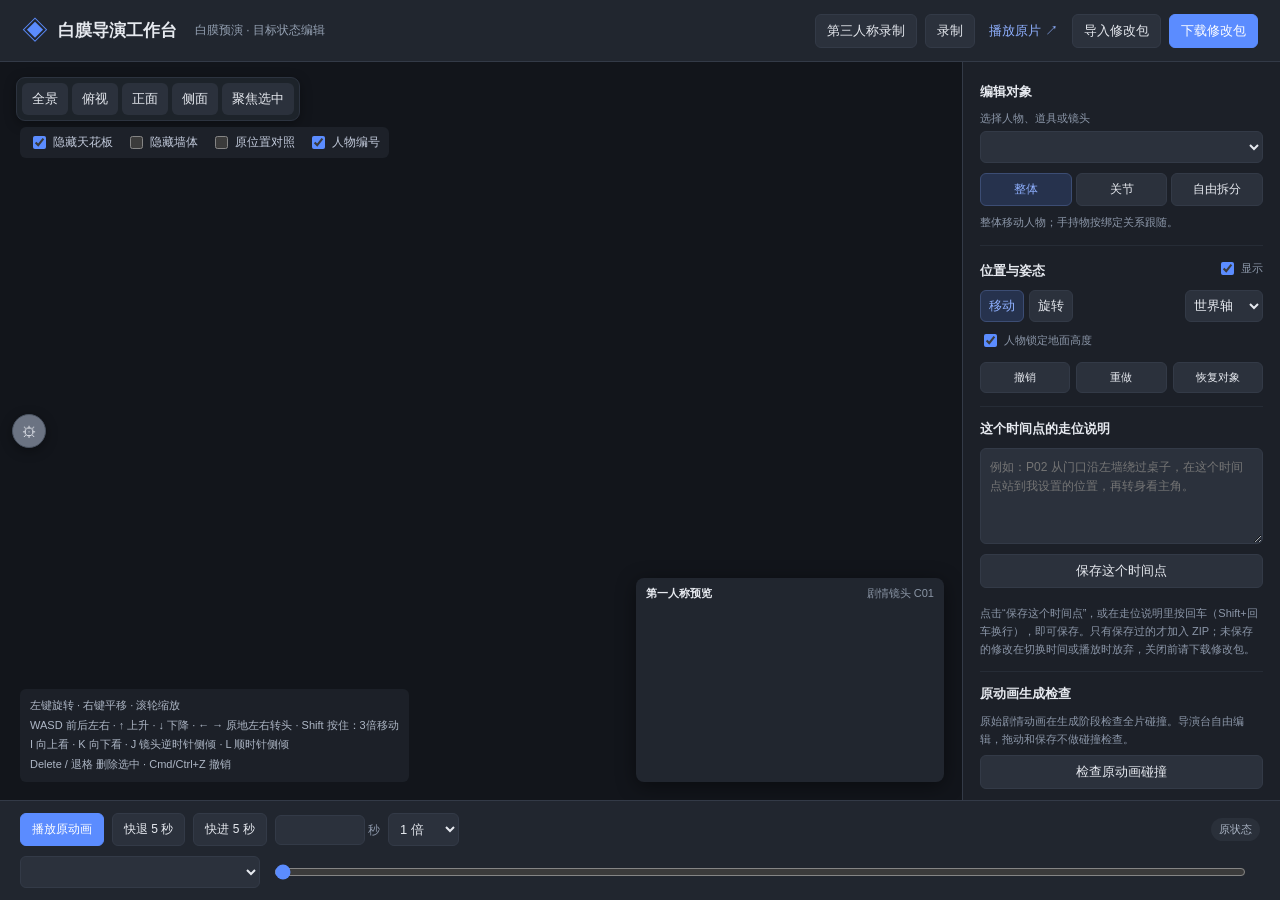
==== assets/project-template/white-model/director.html @ dd8fc04a "first" ====
<!doctype html>
<html lang="zh-CN">
<head><meta charset="utf-8"><meta name="viewport" content="width=device-width,initial-scale=1"><title>白膜导演工作台</title><link rel="stylesheet" href="director.css"></head>
<body>
<header><div><span class="brand-mark">◈</span><strong>白膜导演工作台</strong><span class="sub">白膜预演 · 目标状态编辑</span></div><nav><button id="record-observer">第三人称录制</button><button id="record">录制</button><a href="index.html" target="_blank">播放原片 ↗</a><button id="import">导入修改包</button><button id="export" class="primary">下载修改包</button></nav></header>
<main>
<section class="stage" aria-label="上帝视角工作区">
  <div id="viewport"></div>
  <div id="camera-hud" class="camera-hud">
    <button id="camera-settings-toggle" class="camera-toggle" aria-label="镜头控制设置" aria-expanded="false" title="镜头控制设置">⚙</button>
    <div id="camera-settings-panel" class="camera-panel" role="group" aria-label="镜头控制设置" hidden></div>
  </div>
  <div class="view-toolbar"><button data-view="overview">全景</button><button data-view="top">俯视</button><button data-view="front">正面</button><button data-view="side">侧面</button><button id="focus">聚焦选中</button></div>
  <div class="view-options"><label><input id="ceilings" type="checkbox" checked>隐藏天花板</label><label><input id="walls" type="checkbox">隐藏墙体</label><label><input id="ghost" type="checkbox">原位置对照</label><label><input id="labels" type="checkbox" checked>人物编号</label></div>
  <div class="view-help">左键旋转 · 右键平移 · 滚轮缩放<br>WASD 前后左右 · ↑ 上升 · ↓ 下降 · ← → 原地左右转头 · Shift 按住：3倍移动<br>I 向上看 · K 向下看 · J 镜头逆时针侧倾 · L 顺时针侧倾<br>Delete / 退格 删除选中 · Cmd/Ctrl+Z 撤销</div>
  <div class="preview"><div class="preview-title"><span id="preview-main">第一人称预览</span><span id="preview-sub">剧情镜头 C01</span></div><div id="preview-canvas"></div><div id="rec-progress" hidden><div class="rec-bar"><i id="rec-bar-fill"></i></div><span id="rec-progress-text"></span></div></div>
  <div id="status" role="status" aria-live="polite">正在载入场景…</div>
  <div id="record-screen" hidden><div id="record-canvas"></div><div class="rec-badge">● REC</div><div class="rec-meta"><span id="rec-elapsed">0.0 秒</span><span id="rec-instruction">空格或「停止」结束录像</span></div></div>
</section>
<aside>
  <section><div class="section-heading"><h2>编辑对象</h2><span id="object-count"></span></div>
    <label class="field">选择人物、道具或镜头<select id="object"></select></label>
    <div class="mode-tabs" role="group" aria-label="编辑模式"><button data-mode="whole" class="active">整体</button><button data-mode="joint">关节</button><button data-mode="free">自由拆分</button></div>
    <label class="field" id="part-field" hidden>选择部位<select id="part"></select></label>
    <p id="mode-hint" class="hint">整体移动人物；手持物按绑定关系跟随。</p>
  </section>
  <section><div class="section-heading"><h2>位置与姿态</h2><label class="small-check"><input id="visible" type="checkbox" checked>显示</label></div>
    <div class="tools"><button data-tool="translate" class="active">移动</button><button data-tool="rotate">旋转</button><select id="space" aria-label="坐标系"><option value="world">世界轴</option><option value="local">自身轴</option></select></div>
    <label class="small-check"><input id="ground" type="checkbox" checked>人物锁定地面高度</label>
    <div class="row-actions"><button id="undo">撤销</button><button id="redo">重做</button><button id="restore">恢复对象</button></div>
    <button id="reconnect" hidden>回到关节连接</button>
    <button id="unfix" hidden>取消固定</button>
  </section>
  <section id="binding-section" hidden><h2>道具绑定</h2><label class="field">跟随对象<select id="binding"></select></label><p class="hint">保持当前位置建立绑定；解除后可独立移动。</p></section>
  <section id="components-section" hidden><div class="section-heading"><h2>复制组件</h2></div>
    <div id="components" class="components"></div>
  </section>
  <section><h2>这个时间点的走位说明</h2><textarea id="note" rows="4" placeholder="例如：P02 从门口沿左墙绕过桌子，在这个时间点站到我设置的位置，再转身看主角。"></textarea>
    <button id="bookmark" class="wide">保存这个时间点</button><div id="bookmarks" class="bookmarks"></div>
    <p class="hint">点击“保存这个时间点”，或在走位说明里按回车（Shift+回车换行），即可保存。只有保存过的才加入 ZIP；未保存的修改在切换时间或播放时放弃，关闭前请下载修改包。</p>
  </section>
  <section><h2>原动画生成检查</h2><p class="hint">原始剧情动画在生成阶段检查全片碰撞。导演台自由编辑，拖动和保存不做碰撞检查。</p><button id="check-collisions" class="wide">检查原动画碰撞</button></section>
  <div id="warnings" role="status"></div>
</aside>
</main>
<footer>
  <div class="timeline-controls"><button id="play" class="primary">播放原动画</button><button id="prev" aria-label="快退5秒">快退 5 秒</button><button id="next" aria-label="快进5秒">快进 5 秒</button><label><input id="seconds" type="number" min="0" step="0.033333"> 秒</label><select id="speed" aria-label="播放速度"><option value="0.5">0.5 倍</option><option value="1" selected>1 倍</option><option value="2">2 倍</option></select><span id="time-label"></span><span id="draft-label" class="pill">原状态</span></div>
  <div class="timeline-row"><select id="scene" aria-label="跳转场景"></select><input id="timeline" type="range" min="0" step="1" value="0" aria-label="时间轴"><span id="duration-label"></span></div>
</footer>
<input id="file" type="file" accept=".zip,.json" hidden>
<script type="module" src="director.js"></script>
</body></html>
---- assets/project-template/white-model/director.css ----
:root{font-family:-apple-system,BlinkMacSystemFont,"PingFang SC","Microsoft YaHei",sans-serif;color:#e6e9ef;background:#161a21;color-scheme:dark;font-size:13px;--accent:#5b8cff;--border:#333a47}*{box-sizing:border-box}body{margin:0;height:100vh;display:flex;flex-direction:column;overflow:hidden}button,input,select,textarea{font:inherit}button,select,input,textarea{border:1px solid var(--border);border-radius:6px;background:#fff;color:inherit}button{padding:7px 11px;cursor:pointer}button:hover{background:#edf2fc;border-color:#a7bbeb}button:disabled{opacity:.45;cursor:default}.primary{background:var(--accent);color:white;border-color:var(--accent)}.primary:hover{background:#2b54b5}header{height:62px;flex-shrink:0;display:flex;align-items:center;justify-content:space-between;padding:0 22px;background:white;border-bottom:1px solid var(--border)}header>div{display:flex;align-items:center;gap:10px}header strong{font-size:17px}.brand-mark{font-size:26px;color:var(--accent)}.sub{color:#7a8799;font-size:12px;margin-left:8px}nav{display:flex;align-items:center;gap:8px}a{color:var(--accent);text-decoration:none;padding:6px}main{flex:1;display:grid;grid-template-columns:minmax(0,1fr) 318px;min-height:0}.stage{position:relative;background:#dce0e6;overflow:hidden}#viewport{position:absolute;inset:0}canvas{display:block}#viewport canvas{width:100%;height:100%;touch-action:none}.view-toolbar{position:absolute;top:15px;left:16px;display:flex;gap:4px;align-items:center;background:#ffffffed;padding:5px;border:1px solid #ffffffa6;border-radius:9px;box-shadow:0 3px 12px #28385015}.view-toolbar button{padding:6px 9px;border-color:transparent}.view-tag{font-size:12px;font-weight:600;padding:0 8px;color:#51627b}.view-options{position:absolute;top:65px;left:20px;display:flex;gap:13px;color:#4b5b70;font-size:12px;background:#ffffffd9;padding:6px 9px;border-radius:6px}.view-options label,.small-check{display:flex;align-items:center;gap:4px}input[type=checkbox]{accent-color:var(--accent)}.view-help{position:absolute;left:20px;bottom:18px;line-height:1.8;color:#435166;background:#ffffffc9;padding:7px 10px;border-radius:6px;font-size:11px}.preview{position:absolute;right:18px;bottom:18px;width:min(32%,360px);min-width:220px;border-radius:8px;overflow:hidden;background:#fff;box-shadow:0 4px 20px #27334130}.preview-title{display:flex;justify-content:space-between;align-items:center;padding:8px 10px;font-size:11px;font-weight:600}.preview-title span:last-child{color:#8a95a5;font-weight:400}#preview-canvas{width:100%;aspect-ratio:16/9;overflow:hidden}#preview-canvas canvas{width:100%;height:100%}#status{position:absolute;left:20px;bottom:80px;max-width:55%;background:#243246e8;color:white;padding:8px 12px;border-radius:7px;font-size:12px;pointer-events:none;opacity:0;transition:opacity .15s}#status.show{opacity:1}aside{background:white;border-left:1px solid var(--border);overflow:auto;padding:8px 17px 16px}aside section{padding:13px 0;border-bottom:1px solid #edf0f5}h2{font-size:13px;margin:0 0 10px;font-weight:650}.section-heading{display:flex;justify-content:space-between;align-items:baseline}.section-heading span{font-size:11px;color:#91a0b3}.field{display:block;color:#6a778b;font-size:11px;margin:0 0 10px}.field select{display:block;margin-top:5px;width:100%;padding:8px;color:#243246}.mode-tabs{display:flex;gap:4px}.mode-tabs button{flex:1;padding:7px 3px;font-size:12px}.active{background:#eaf0fe!important;color:#345cbc!important;border-color:#b5c8f0!important}.hint{font-size:11px;color:#8390a1;line-height:1.6;margin:8px 0 0}.tools{display:flex;gap:5px;margin-bottom:9px}.tools button{padding:6px 8px}.tools select{min-width:0;padding:4px;width:78px;margin-left:auto}.small-check{font-size:11px;color:#6d7a8d}.row-actions{display:flex;gap:6px;margin-top:12px}.row-actions button{flex:1;font-size:11px;padding:7px 4px}textarea{width:100%;resize:vertical;padding:9px;line-height:1.6;font-size:12px}.wide{width:100%;margin-top:7px}.bookmarks{display:flex;gap:5px;flex-wrap:wrap;margin-top:9px}.bookmark{display:flex;border:1px solid var(--border);border-radius:6px;overflow:hidden}.bookmark button{font-size:11px;border:0;border-radius:0;padding:5px 6px}.bookmark .delete{color:#9a6e71;padding:5px}#warnings{margin-top:9px;color:#976123;font-size:11px;line-height:1.7;background:#fff5e6;border-radius:6px}#warnings:not(:empty){padding:9px}footer{padding:12px 20px;background:white;border-top:1px solid var(--border);flex-shrink:0}.timeline-controls{display:flex;align-items:center;gap:8px}.timeline-controls button{font-size:12px}.timeline-controls input{width:90px;padding:7px}.timeline-controls select{padding:7px}.timeline-controls label{font-size:12px;color:#79869a}#time-label{font-variant-numeric:tabular-nums;margin-left:8px;color:#68778e;font-size:12px}.pill{font-size:11px;padding:4px 8px;border-radius:20px;background:#eff2f6;color:#6c7a8e;margin-left:auto}.pill.edited{background:#eaf0fe;color:var(--accent)}.timeline-row{display:flex;align-items:center;gap:12px;margin-top:10px}.timeline-row select{max-width:250px;width:240px;padding:7px;font-size:12px}.timeline-row input{flex:1;accent-color:var(--accent)}.timeline-row>span{color:#93a0b1;font-size:11px;white-space:nowrap}[hidden]{display:none!important}@media(max-width:1000px){.sub{display:none}main{grid-template-columns:minmax(0,1fr) 280px}header{padding:0 14px}.view-options{gap:6px;font-size:10px}.preview{right:12px;width:240px;min-width:0}.view-toolbar button{padding:5px 6px}.view-help{font-size:10px;max-width:45%}}@media(max-width:700px){body{height:auto;min-height:100vh;overflow:auto}header{height:auto;min-height:62px;gap:10px;flex-wrap:wrap;padding:12px}main{display:flex;flex-direction:column}.stage{height:55vh;min-height:360px}aside{border-left:0;max-height:none}footer{position:sticky;bottom:0;padding:10px}.timeline-controls{flex-wrap:wrap}.timeline-row select{width:150px}.preview{width:170px;bottom:12px}.view-help{display:none}.view-options{flex-wrap:wrap;right:12px}.view-toolbar{left:8px;right:8px;gap:0}.view-tag{padding:0 4px;font-size:10px}.view-toolbar button{font-size:11px}.pill{margin-left:0}#time-label{font-size:11px;margin:0}}
body.exporting main,body.exporting footer,body.exporting #import{pointer-events:none}
/* 暗色主题：深色面板 + 亮灰文字；三维画面（白模）与导出 PNG 保持不变 */
button,select,input,textarea{background:#2b313c;color:#e6e9ef}
button:hover{background:#353d4b;border-color:#4a566a}
.primary:hover{background:#4c78e6}
header,footer{background:#21262f}
.sub{color:#94a0b2}
.stage{background:#12151b}
.view-toolbar{background:#1f242ceb;border-color:#2c333f;box-shadow:0 3px 12px #00000059}
.view-options{color:#c2cadb;background:#1f242cd9}
.view-help{color:#aeb7c6;background:#1f242cc9}
.preview{background:#21262f;box-shadow:0 4px 20px #00000073}
#status{background:#0e1116e8}
aside{background:#1c2028}
aside section{border-bottom-color:#262c36}
.field,.hint,.small-check,.section-heading span,.timeline-controls label,#time-label,.timeline-row>span{color:#8b96a8}
.field select{color:#e6e9ef}
.active{background:#26324d!important;color:#8fb0ff!important;border-color:#3c4d74!important}
#warnings{color:#e2b06a;background:#3a2f1c}
.pill{background:#2a303a;color:#a8b2c2}
.pill.edited{background:#26324d;color:#8fb0ff}
.bookmark .delete{color:#d99a9f}
a{color:#8fb0ff}
.components{display:flex;flex-direction:column;gap:6px;margin-top:9px}
.components .hint{margin:0}
.component-row{display:flex;gap:6px;align-items:center;border:1px solid var(--border);border-radius:6px;padding:5px}
.component-row>button:first-child{flex:1.4;min-width:0;text-align:left;font-size:11px;padding:5px 7px;overflow:hidden;text-overflow:ellipsis;white-space:nowrap}
.component-row input{flex:1;min-width:0;font-size:11px;padding:5px 7px}
.component-row .delete{flex:none;color:#d99a9f;padding:5px 8px;border:0;background:transparent}
/* 录制：点「录制」后大视图整块换成录制画面，右下小预览显示录制进度 */
#record.rec-active,#record-observer.rec-active,#play.rec-active{background:#c0392b;border-color:#c0392b;color:#fff}
#record.rec-active:hover,#record-observer.rec-active:hover,#play.rec-active:hover{background:#a93226;border-color:#a93226}
body.recording main,body.recording footer,body.recording #import,body.recording #export,body.recording nav a{pointer-events:none}
/* 录制期间「暂停」键承担「停止」功能，仍要可点。 */
body.recording footer #play{pointer-events:auto}
#status{z-index:6}
#record-screen{position:absolute;inset:0;z-index:5;background:#0b0d11}
#record-canvas{position:absolute;inset:0;display:flex;align-items:center;justify-content:center}
#record-canvas canvas{max-width:100%;max-height:100%}
.rec-badge{position:absolute;top:14px;left:16px;background:#c0392b;color:#fff;font-size:12px;font-weight:600;padding:4px 10px;border-radius:20px;letter-spacing:.5px}
.rec-meta{position:absolute;bottom:14px;left:16px;display:flex;gap:12px;align-items:center;color:#e6e9ef;font-size:12px;background:#000000a6;padding:5px 10px;border-radius:6px}
#rec-elapsed{font-variant-numeric:tabular-nums;font-weight:600}
#rec-progress{position:absolute;left:0;right:0;bottom:0;display:flex;align-items:center;gap:8px;padding:6px 8px;background:#000000b8}
#rec-progress .rec-bar{flex:1;height:4px;background:#3a4354;border-radius:3px;overflow:hidden}
#rec-progress .rec-bar i{display:block;height:100%;width:0;background:var(--accent)}
#rec-progress span{font-size:11px;color:#c2cadb;white-space:nowrap}
/* 镜头控制设置：普通模式与第三人称录制中均可使用 */
.camera-hud{position:absolute;left:12px;top:50%;transform:translateY(-50%);display:flex;flex-direction:column;align-items:center;gap:9px;z-index:6}
.camera-toggle{width:34px;height:34px;padding:0;border-radius:50%;display:flex;align-items:center;justify-content:center;font-size:15px;line-height:1;background:#6b7382;border:1px solid #4a5361;color:#e6e9ef;box-shadow:0 3px 12px #00000059;cursor:pointer}
.camera-toggle:hover{background:#7d8697;border-color:#5b6575}
.camera-toggle[aria-expanded=true]{background:#8fb0ff;border-color:#8fb0ff;color:#1c2028}
.camera-panel{position:absolute;left:calc(100% + 10px);top:0;width:304px;max-width:calc(100vw - 66px);display:flex;flex-direction:column;gap:9px;background:#1f242ceb;border:1px solid #2c333f;border-radius:9px;padding:11px 12px;box-shadow:0 3px 12px #00000059;color:#c2cadb}
.camera-panel-title{font-size:11px;font-weight:600;color:#8b96a8;letter-spacing:1px}
.camera-setting{display:grid;grid-template-columns:80px minmax(50px,1fr) 76px;align-items:center;gap:8px;font-size:11px;color:#aeb7c6}
.camera-setting input[type=range]{width:100%;accent-color:var(--accent);cursor:pointer;margin:0}
.camera-setting-value{display:flex;flex-direction:column;align-items:center;gap:2px;font-size:10px}
.camera-setting-value input{width:76px;padding:4px;text-align:right;font-variant-numeric:tabular-nums}
#camera-settings-reset{align-self:flex-end;font-size:11px;padding:5px 9px}
body.recording-observer #viewport,body.recording-observer .camera-hud{pointer-events:auto}
body.recording-observer #record-screen{background:transparent;pointer-events:none}
body.recording-observer #record-canvas{display:none}
body.recording-observer #record-screen .rec-badge{top:14px}
body.recording-observer #record-screen .rec-meta{bottom:14px}
body.recording-observer .view-toolbar,body.recording-observer .view-options,body.recording-observer .view-help{visibility:hidden}
.components:empty{display:none}
@media(max-width:1000px){header strong{font-size:15px}nav{gap:4px}nav button{padding:7px 8px;font-size:12px}}
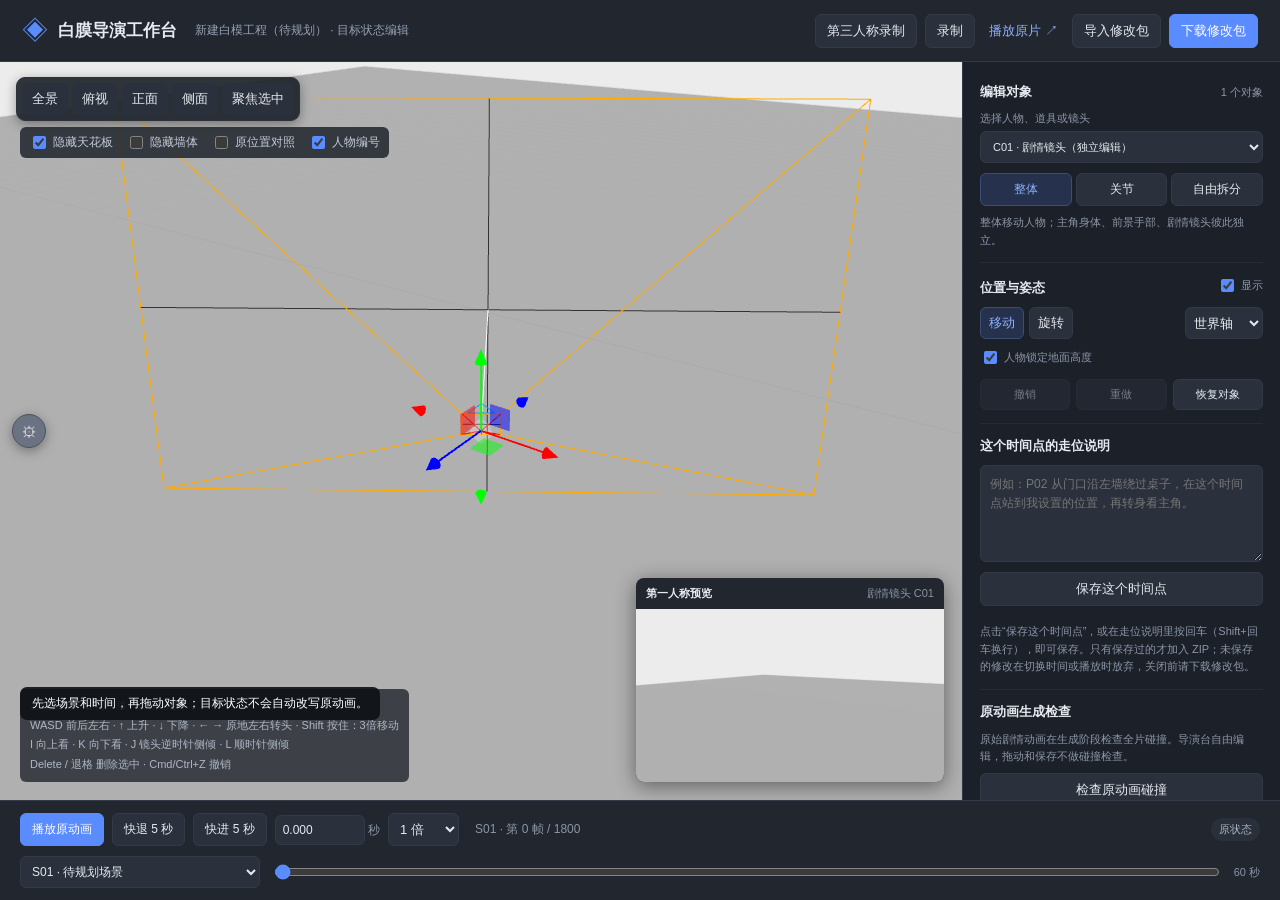
==== commit 31e1ef64: "second" ====
--- a/assets/project-template/white-model/director.html
+++ b/assets/project-template/white-model/director.html
@@ -27,9 +27,8 @@
   <section><div class="section-heading"><h2>位置与姿态</h2><label class="small-check"><input id="visible" type="checkbox" checked>显示</label></div>
     <div class="tools"><button data-tool="translate" class="active">移动</button><button data-tool="rotate">旋转</button><select id="space" aria-label="坐标系"><option value="world">世界轴</option><option value="local">自身轴</option></select></div>
     <label class="small-check"><input id="ground" type="checkbox" checked>人物锁定地面高度</label>
-    <div class="row-actions"><button id="undo">撤销</button><button id="redo">重做</button><button id="restore">恢复对象</button></div>
+    <div class="row-actions"><button id="undo">撤销</button><button id="redo">重做</button><button id="restore">恢复对象</button><button id="unfix" hidden>取消固定</button></div>
     <button id="reconnect" hidden>回到关节连接</button>
-    <button id="unfix" hidden>取消固定</button>
   </section>
   <section id="binding-section" hidden><h2>道具绑定</h2><label class="field">跟随对象<select id="binding"></select></label><p class="hint">保持当前位置建立绑定；解除后可独立移动。</p></section>
   <section id="components-section" hidden><div class="section-heading"><h2>复制组件</h2></div>
